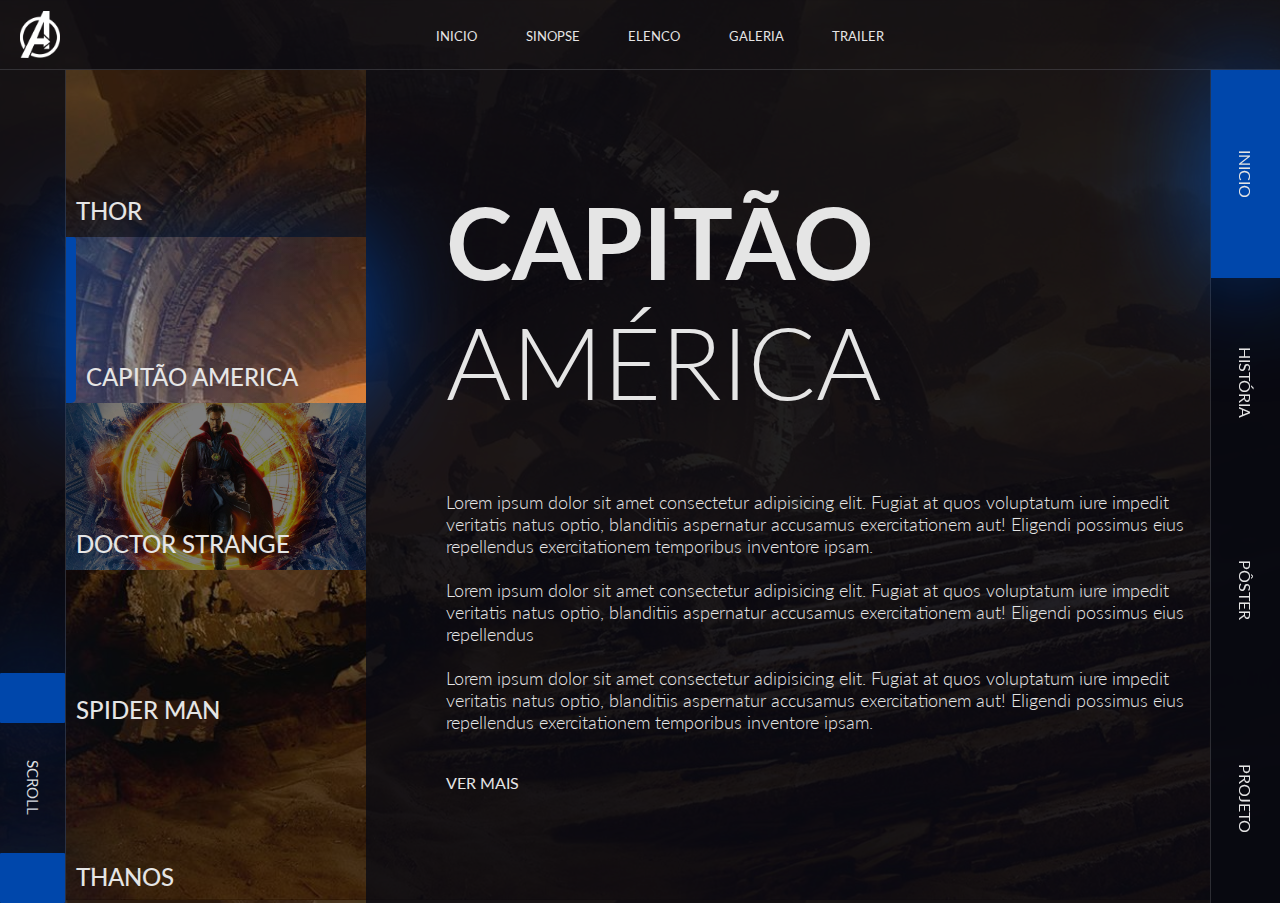
==== cast_captain.html @ 4d184283 "Add files via upload" ====
<!DOCTYPE html>
<html lang="en">
<head>
    <meta charset="UTF-8">
    <meta http-equiv="X-UA-Compatible" content="IE=edge">
    <meta name="viewport" content="width=device-width, initial-scale=1.0">
    <link rel="stylesheet" href="style.css">
    <script src="https://kit.fontawesome.com/72d08a353f.js" crossorigin="anonymous"></script>
    <title>Infity War</title>
</head>
<body>
    <nav>
        <div class="top_nav">
            <img src="images/logo.png" alt="avengers logo">

            <div class="nav_links">
                <ul>
                    <li><a href="#">inicio</a></li>
                    <li><a href="#">sinopse</a></li>
                    <li><a href="#">elenco</a></li>
                    <li><a href="#">galeria</a></li>
                    <li><a href="#">trailer</a></li>
                </ul>
            </div>

            <i class="fa-solid fa-bars"></i>
        </div>
    </nav>

    <main>
        <div class="main_container">
            <div class="left_nav">
                <div class="media_links">
                    <ul>
                        <li><a href="#"><i class="fa-brands fa-youtube"></i></a></li>
                        <li><a href="#"><i class="fa-brands fa-twitter"></i></a></li>
                        <li><a href="#"><i class="fa-brands fa-instagram"></i></a></li>
                    </ul>
                </div>

                <div class="scroll">
                    <button class="bar_blue blue_shadow"><i class="fa-solid fa-chevron-up"></i></i></button>
                    <span>scroll</span>
                    <button class="bar_blue blue_shadow"><i class="fa-solid fa-chevron-up rotate_arrow"></i></button>
                </div>
                
            </div>

            <div class="main_content">
                    <div class="carrousel_container">
                        <div class="carrousel">
                            <a href="cast_thor.html">
                                <div class="carr_element">
                                    <img class="invert_img" src="images/images_carrousel/thor.png" alt="">
                                    <div class="decoration">
                                        <div class="purple_carr hide"></div>
                                    </div>
                                    <p>Thor</p>
                                </div>
                            </a>
                            <a href="cast_captain.html">
                                <div class="carr_element blue_shadow selected">
                                    <img src="images/images_carrousel/captain.webp" alt="">
                                    <div class="decoration">
                                        <div class="bar bar_blue"></div>
                                        <div class="blue_carr"></div>
                                    </div>
                                    <p class="margin">Capitão <span>America</span></p>
                                </div>
                            </a>
                            <a href="cast_doctor.html">
                                <div class="carr_element">
                                    <img src="images/images_carrousel/doctor-strange-marvel.jpg" alt="">
                                    <div class="decoration">
                                        <div class="yellow_carr hide"></div>
                                    </div>
                                    <p>Doctor <span>Strange</span></p>
                                </div>
                            </a>
                            <a href="cast_spider.html">
                                <div class="carr_element">
                                    <img src="images/images_carrousel/spider_man.webp" alt="">
                                    <div class="decoration">
                                        <div class="red_carr hide"></div>
                                    </div>
                                    <p>Spider <span>Man</span></p>
                                </div>
                            </a>
                            <a href="cast_thanos.html">
                                <div class="carr_element">
                                    <img src="images/images_carrousel/thanos.jpg" alt="">
                                    <div class="decoration">
                                        <div class="purple_carr hide"></div>
                                    </div>
                                    <p>Thanos</p>
                                </div>
                            </a>
                        </div>
                    </div>
                    <div class="content">
                        <div class="description">
                            <h1>Capitão <span>América</span></h1>
                            <p>Lorem ipsum dolor sit amet consectetur adipisicing elit. Fugiat at quos voluptatum iure impedit veritatis natus optio, blanditiis aspernatur accusamus exercitationem aut! Eligendi possimus eius repellendus exercitationem temporibus inventore ipsam. <br><br>
                                Lorem ipsum dolor sit amet consectetur adipisicing elit. Fugiat at quos voluptatum iure impedit veritatis natus optio, blanditiis aspernatur accusamus exercitationem aut! Eligendi possimus eius repellendus  <br><br>
                                Lorem ipsum dolor sit amet consectetur adipisicing elit. Fugiat at quos voluptatum iure impedit veritatis natus optio, blanditiis aspernatur accusamus exercitationem aut! Eligendi possimus eius repellendus exercitationem temporibus inventore ipsam.</p>
                            <a href="#">Ver mais <i class="fa-solid fa-angles-right"></i></a>
                        </div>
                        <div class="heroe_img">
                            <img src="images/heroes/infinity_war_captain_america_png.png" alt="captain america">
                        </div>
                    </div>
                </div>

            <div class="right_nav">
                <div class="right_nav_links">
                    <ul>
                        <li class="bar_blue blue_shadow"><a href="#">inicio</a></li>
                        <li><a href="#">história</a></li>
                        <li><a href="#">pôster</a></li>
                        <li><a href="#">projeto</a></li>
                    </ul>
                </div>
            </div>
        </div>
    </main>
    <script src="script.js"></script>
</body>
</html>
---- style.css ----
@import url('https://fonts.googleapis.com/css2?family=Lato:wght@300;400;700;900&display=swap');

*{
    padding: 0;
    margin: 0;
    box-sizing: border-box;
    font-family: 'Lato', sans-serif;
}

body{
    height: 100vh; 
    background-image: url("images/Avengers-Infinity-War-Concept-Art-Chris-Kesler-5.jpg");
    background-size: cover;
    background-position: center;
    }

body::-webkit-scrollbar{
    display: none;
}

.top_nav{
    background-color: rgba(8, 9, 17, 0.9);
    height: 70px;
    display: flex;
    align-items: center;
    justify-content: space-between;
    border-bottom: 1px solid rgba(82, 81, 87, 0.5);
}

.nav_selected{
    position: relative;
}

.nav_selected::after{
    content: "";
    position: absolute;
    width: 100%;
    height: 2px;
    bottom: -25px;
    background-color: rgb(202, 202, 202);
    left: 0;
}

.top_nav img {
    width: 40px;
    margin: 20px;
    filter: invert(100%) sepia(100%) saturate(0%) hue-rotate(248deg) brightness(106%) contrast(106%);
}

.nav_links{
    width: 35%;
}

.nav_links ul{
    display: flex;
    list-style: none;
    justify-content: space-between;

}

.nav_links ul li a{
    text-decoration: none;
    color: #e5e5e5;
    text-transform: uppercase;
    font-size: 13px;
}

.top_nav i{
    font-size: 30px;
    margin: 20px;
    color: #e5e5e5;
}

main{
    height: 92.5vh;
}

.main_container{
    display: flex;
    height: 100%;
    max-width: 100%;
    position: relative;
}

.left_nav{
    display: flex;
    flex-direction: column;
    width: 70px;
    justify-content: space-between;
    align-items: center;
    background-color: rgba(8, 9, 17, 0.9);
    border-right: 1px solid rgba(82, 81, 87, 0.5);
}

.left_nav ul {
    list-style: none;
    margin-top: 20px;
    height: 110px;
    display: flex;
    flex-direction: column;
    justify-content: space-between;
}

.left_nav ul i{
    font-size: 15px;
    color: white;
}

.main_content{
    width: 100%;
}

.right_nav{
    width: 70px;
    background-color: rgba(8, 9, 17, 0.9);

    backdrop-filter: blur(5px);
    border-left: 1px solid rgba(82, 81, 87, 0.5);
    height: 100%;
    position: absolute;
    right: 0;
}

.right_nav_links{
    height: 100%;
    display: flex;
    align-items: center;
    justify-content: center;
}


.right_nav_links ul{
    height: 100%;
    width: 100%;
    list-style: none;
    display: flex;
    flex-direction: column;
}

.right_nav_links ul li{
    text-align: center;
    height: 100%;
    width: 100%;
    display: flex;
    justify-content: center;
}



.right_nav_links ul li a {
    writing-mode: vertical-lr;
    text-decoration: none;
    color: #e5e5e5;
    text-transform: uppercase;
}

.main_content{
    display: flex;
}

.carrousel_container{
    width: 25%;
    min-width: 300px;
    height: 100%;   
}

.carrousel{
    height: 100%;
    width: 100%;
    display: flex;
    flex-direction: column;
    justify-content: space-between;
}

.carrousel a{
    width: 100%;
    height: 100%;
}
.carr_element{
    height: 100%;
    width: 100%;
    position: relative;
    overflow: hidden;
    display: flex;
    justify-content: center;
    align-items: center;
}

.carr_element p{
    position: absolute;
    bottom: 12px;
    left: 10px;
    text-transform: uppercase;
    color: #e5e5e5;
    font-size: 24px;
    font-weight: 500;
    transition: 0.2s ease;
}

.carr_element .margin {
    left: 20px;
}

.thin{
    font-weight: 300;
}

.carr_element img{
    width: 100%;
    position: absolute; 
    transition: all 0.8s ease;
}

.carrousel a{
    position: relative;
}

.carr_element::after{
    content: "";
    width: 100%;
    height: 100%;
    background-color: rgba(0, 0, 0, 0.5);
    position: absolute;
    top: 0;
    z-index: 1;
}

.carrousel a .selected::after{
    background-color: rgba(0, 0, 0, 0);
}

.carr_element p{
    z-index: 2;
}

.bar{
    position: absolute;
    width: 10px;
    height: 100%;
    border-bottom-right-radius: 5px;
    border-top-right-radius: 3px;
    z-index: 2;
}

.bar_hover{
    position: absolute;
    width: 10px;
    height: 100%;
    border-bottom-right-radius: 5px;
    border-top-right-radius: 3px;
    top: 100%;
    transition: 0.3s ease;
    z-index: 2;
}


.carrousel a:hover .bar_hover{
    top: 0%;
}

.carrousel a:hover p{
    left: 20px;
}

.carrousel a:hover img{
    transform: scale(1.1);
}

.decoration{
    width: 100%;
    height: 100%;
}

.bar_purple{
    background-color: rgb(127, 0, 255);
}

.bar_yellow{
    background-color: rgb(253, 218, 13);
}

.bar_blue{
    background-color: rgb(0, 71, 171);
}

.bar_red{
    background-color: rgb(165, 42, 42);
}


.purple_carr{
    width: 100%;
    height: 100%;
    background-image: linear-gradient(to right, rgba(127, 0, 255, 0.5),  rgba(0, 0, 0, 0));
    position: absolute;
}

.green_carr{
    width: 100%;
    height: 100%;
    background-image: linear-gradient(to right, rgba(15, 255, 80, 0.5),  rgba(0, 0, 0, 0));
    position: absolute;
}

.yellow_carr{
    width: 100%;
    height: 100%;
    background-image: linear-gradient(to right, rgba(253, 218, 13, 0.5),  rgba(0, 0, 0, 0));
    position: absolute;
}

.red_carr{
    width: 100%;
    height: 100%;
    background-image: linear-gradient(to right, rgba(165, 42, 42, 0.6),  rgba(0, 0, 0, 0));
    position: absolute;
}

.blue_carr{
    width: 100%;
    height: 100%;
    background-image: linear-gradient(to right, rgba(0, 71, 171, 0.5),  rgba(0, 0, 0, 0));
    position: absolute;
}

.hide{
    display: none;
}

.content{
    width: 100%;
    background-color: rgba(8, 9, 17, 0.9);

    display: flex;
    justify-content: space-between;
}


/*====================Dec Name================*/



/*=============================================*/



/*==================Description================*/
.description{
    display: flex;
    flex-direction: column;
    justify-content: center;
    color: #e5e5e5;
    margin-left: 80px;
}

.description h1{
    font-size: 100px;
    text-transform: uppercase;
    margin-bottom: 70px;
    position: relative;
}

.description h1 span{
    font-weight: 300;
}

.description p{
    font-weight: 300;
    font-size: 18px;
}

.description a{
    text-decoration: none;
    color: #e5e5e5;
    text-transform: uppercase;
    margin-top: 40px;
}


.description h1::after{
    content: "";

}

.heroe_img img{
    display: block;
    height: 100%;

}


.heroe_img img{
    animation: heroe_anim 1s ease;
}


@keyframes heroe_anim{
    0%{
        transform: translateX(200px);
    }

    100%{
        transform: translateX(0px);
    }
}



/*=======================================*/

.scroll{
    width: 100%;
    display: flex;
    flex-direction: column;
}

.scroll button{
    border: none;
    height: 50px;
    border-radius: 1px;
}

.purple_shadow{
    box-shadow: 0px 0px 120px rgb(127, 0, 255);
}

.blue_shadow{
    box-shadow: 0px 0px 110px rgb(0, 71, 171);
}

.yellow_shadow{
    box-shadow: 0px 0px 110px rgb(253, 218, 13);
}

.red_shadow{
    box-shadow: 0px 0px 110px rgb(165, 42, 42);
}

.scroll button i{
    color: white;
    font-size: 20px;
}

.rotate_arrow{
    transform: rotate(180deg);
}

.scroll span{
    width: 100%;
    height: 130px;
    color: #e5e5e5;
    text-transform: uppercase;
    writing-mode: vertical-lr;
    display: flex;
    justify-content: center;
    align-items: center;
    font-size: 15px;
}

.scroll button:hover{
    cursor: pointer;
}


.scroll button:nth-child(1):hover i{
    animation: arrow_up 0.8s ease infinite;
}

.scroll button:nth-child(3):hover i{
    animation: arrow_down 0.8s ease infinite;
}



@keyframes arrow_up{
    0%{
        margin-bottom: 0px;
    }

    50%{
        margin-bottom: 10px;
    }

    100%{
        margin-bottom: 0px;
    }
}

@keyframes arrow_down{
    0%{
        margin-top: 0px;
    }

    50%{
        margin-top: 10px;
    }

    100%{
        margin-top: 0px;
    }
}
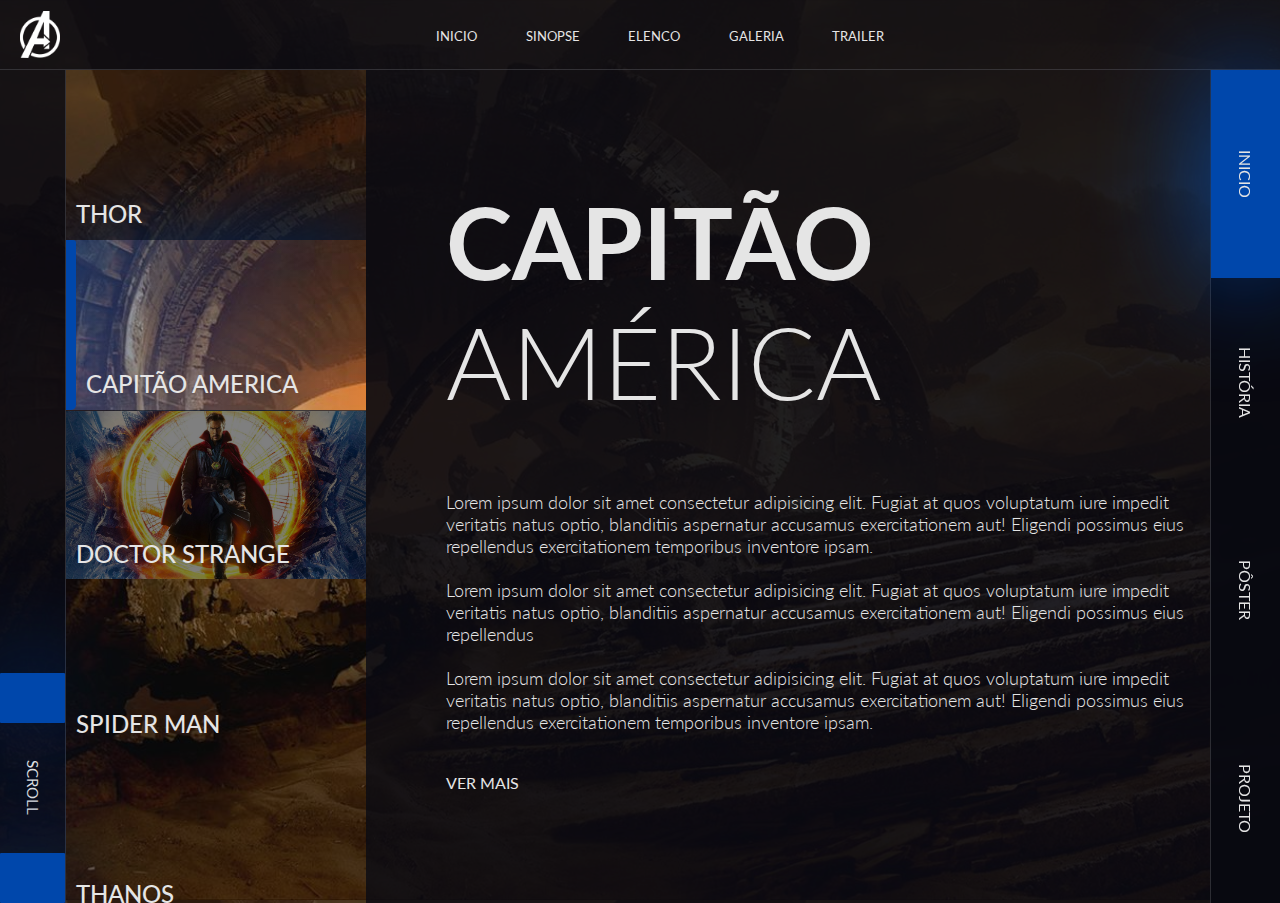
==== commit 7fdec791: "Add files via upload" ====
--- a/cast_captain.html
+++ b/cast_captain.html
@@ -48,13 +48,10 @@
 
             <div class="main_content">
                     <div class="carrousel_container">
-                        <div class="carrousel">
-                            <a href="cast_thor.html">
+                        <div class="carrousel blue_scroll">
+                            <a href="index.html">
                                 <div class="carr_element">
                                     <img class="invert_img" src="images/images_carrousel/thor.png" alt="">
-                                    <div class="decoration">
-                                        <div class="purple_carr hide"></div>
-                                    </div>
                                     <p>Thor</p>
                                 </div>
                             </a>
@@ -71,28 +68,43 @@
                             <a href="cast_doctor.html">
                                 <div class="carr_element">
                                     <img src="images/images_carrousel/doctor-strange-marvel.jpg" alt="">
-                                    <div class="decoration">
-                                        <div class="yellow_carr hide"></div>
-                                    </div>
                                     <p>Doctor <span>Strange</span></p>
                                 </div>
                             </a>
                             <a href="cast_spider.html">
                                 <div class="carr_element">
                                     <img src="images/images_carrousel/spider_man.webp" alt="">
-                                    <div class="decoration">
-                                        <div class="red_carr hide"></div>
-                                    </div>
                                     <p>Spider <span>Man</span></p>
                                 </div>
                             </a>
                             <a href="cast_thanos.html">
                                 <div class="carr_element">
                                     <img src="images/images_carrousel/thanos.jpg" alt="">
-                                    <div class="decoration">
-                                        <div class="purple_carr hide"></div>
-                                    </div>
                                     <p>Thanos</p>
+                                </div>
+                            </a>
+                            <a href="cast_iron_man.html">
+                                <div class="carr_element">
+                                    <img src="images/images_carrousel/Iron Man.jpg" alt="">
+                                    <p class="margin">Thanos</p>
+                                </div>
+                            </a>
+                            <a href="cast_hulk.html">
+                                <div class="carr_element">
+                                    <img src="images/images_carrousel/hulk.webp" alt="">
+                                    <p class="margin">Hulk</p>
+                                </div>
+                            </a>
+                            <a href="cast_rocket.html">
+                                <div class="carr_element">
+                                    <img src="images/images_carrousel/rocket.jpg" alt="">
+                                    <p class="margin">Rocket</p>
+                                </div>
+                            </a>
+                            <a href="cast_star_lord.html">
+                                <div class="carr_element">
+                                    <img src="images/images_carrousel//star_lord.jpg" alt="">
+                                    <p class="margin">Star Lord</p>
                                 </div>
                             </a>
                         </div>
--- a/style.css
+++ b/style.css
@@ -161,8 +161,47 @@
 .carrousel_container{
     width: 25%;
     min-width: 300px;
-    height: 100%;   
-}
+    height: 100%;  
+    position: relative; 
+}
+
+/*=====================Scroll Bar====================*/
+
+::-webkit-scrollbar{
+    width: 10px;
+    position: absolute;
+}
+
+.carrousel::-webkit-scrollbar-track{
+    background-color: rgba(8, 9, 17, 1);
+}
+
+.carrousel::-webkit-scrollbar-thumb{
+    border-radius: 5px;
+}
+
+.purple_scroll::-webkit-scrollbar-thumb{
+    background-color: rgb(127, 0, 255);
+}
+
+
+.yellow_scroll::-webkit-scrollbar-thumb{
+    background-color: rgb(253, 218, 13);
+}
+
+.blue_scroll::-webkit-scrollbar-thumb{
+    background-color: rgb(0, 71, 171);
+}
+
+.green_scroll::-webkit-scrollbar-thumb{
+    background-color: rgba(15, 255, 80);
+}
+
+.red_scroll::-webkit-scrollbar-thumb{
+    background-color: rgb(165, 42, 42);
+}
+
+/*===============================================*/
 
 .carrousel{
     height: 100%;
@@ -170,20 +209,23 @@
     display: flex;
     flex-direction: column;
     justify-content: space-between;
+    overflow-y: auto;
+    scroll-behavior: smooth;
 }
 
 .carrousel a{
     width: 100%;
-    height: 100%;
+    height: 25%;
 }
 .carr_element{
-    height: 100%;
+    height: 170px;
     width: 100%;
     position: relative;
     overflow: hidden;
     display: flex;
     justify-content: center;
     align-items: center;
+    flex: none;
 }
 
 .carr_element p{
@@ -287,6 +329,10 @@
     background-color: rgb(165, 42, 42);
 }
 
+.bar_green{
+    background-color: rgb(15, 255, 80);
+}
+
 
 .purple_carr{
     width: 100%;
@@ -436,6 +482,12 @@
     box-shadow: 0px 0px 110px rgb(165, 42, 42);
 }
 
+.green_shadow{
+    box-shadow: 0px 0px 110px rgb(15, 255, 80);
+}
+
+
+
 .scroll button i{
     color: white;
     font-size: 20px;
